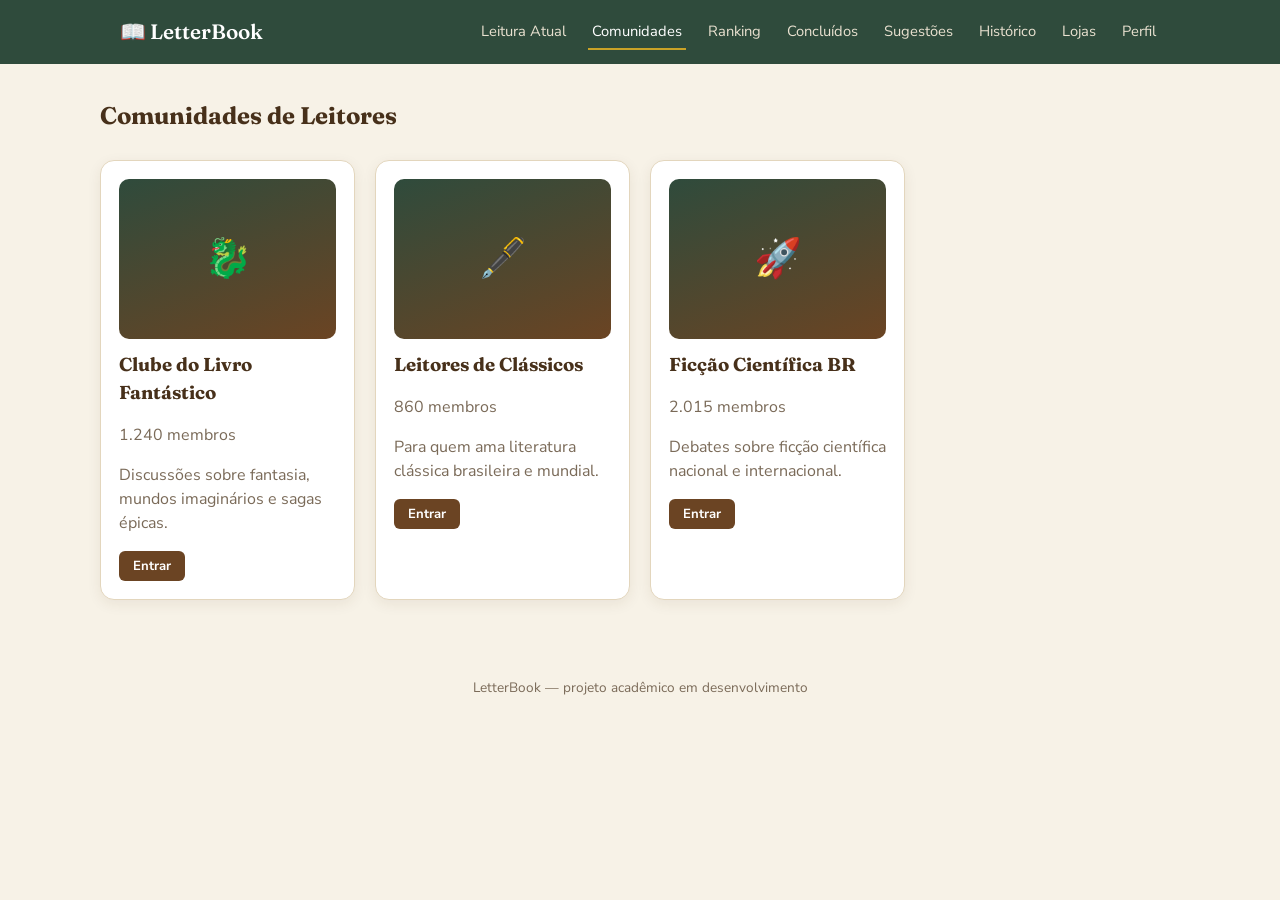
==== pages/comunidades.html @ 96f24688 "Primeiro commit do projeto" ====
<!DOCTYPE html>
<html lang="pt-br">
<head>
  <meta charset="UTF-8">
  <meta name="viewport" content="width=device-width, initial-scale=1.0">
  <title>Comunidades — LetterBook</title>
  <link rel="stylesheet" href="../css/style.css">
</head>
<body>

  <header class="navbar">
    <div class="nav-container">
      <a href="../index.html" class="logo">📖 LetterBook</a>
      <nav class="nav-links" id="navLinks">
        <a href="leitura.html">Leitura Atual</a>
        <a href="comunidades.html" class="active">Comunidades</a>
        <a href="ranking.html">Ranking</a>
        <a href="concluidos.html">Concluídos</a>
        <a href="sugestoes.html">Sugestões</a>
        <a href="historico.html">Histórico</a>
        <a href="lojas.html">Lojas</a>
        <a href="perfil.html">Perfil</a>
      </nav>
      <button class="menu-toggle" id="menuToggle">☰</button>
    </div>
  </header>

  <section class="section container">
    <div class="section-title">
      <h2>Comunidades de Leitores</h2>
    </div>

    <div class="grid">
      <div class="card">
        <div class="card-cover">🐉</div>
        <h3>Clube do Livro Fantástico</h3>
        <p>1.240 membros</p>
        <p>Discussões sobre fantasia, mundos imaginários e sagas épicas.</p>
        <button class="btn btn-small join-btn">Entrar</button>
      </div>

      <div class="card">
        <div class="card-cover">🖋️</div>
        <h3>Leitores de Clássicos</h3>
        <p>860 membros</p>
        <p>Para quem ama literatura clássica brasileira e mundial.</p>
        <button class="btn btn-small join-btn">Entrar</button>
      </div>

      <div class="card">
        <div class="card-cover">🚀</div>
        <h3>Ficção Científica BR</h3>
        <p>2.015 membros</p>
        <p>Debates sobre ficção científica nacional e internacional.</p>
        <button class="btn btn-small join-btn">Entrar</button>
      </div>
    </div>
  </section>

  <footer>
    <p>LetterBook — projeto acadêmico em desenvolvimento</p>
  </footer>

  <script src="../js/script.js"></script>
</body>
</html>
---- css/style.css ----
/* ===== LetterBook — estilos gerais ===== */

@import url('https://fonts.googleapis.com/css2?family=Fraunces:wght@500;600;700&family=Nunito+Sans:wght@400;600;700&display=swap');

:root {
  --bg: #f7f2e7;
  --bg-card: #ffffff;
  --brown: #6b4423;
  --brown-dark: #47301a;
  --green: #2f4b3c;
  --gold: #c9a227;
  --text: #3a2e22;
  --text-light: #7a6a58;
  --border: #e3d6bd;
  --radius: 14px;
  --shadow: 0 4px 14px rgba(74, 51, 24, 0.08);
}

* {
  box-sizing: border-box;
}

body {
  margin: 0;
  background: var(--bg);
  color: var(--text);
  font-family: 'Nunito Sans', sans-serif;
  line-height: 1.5;
}

h1, h2, h3 {
  font-family: 'Fraunces', serif;
  color: var(--brown-dark);
  margin: 0 0 8px;
}

p {
  color: var(--text-light);
}

a {
  color: inherit;
  text-decoration: none;
}

img {
  max-width: 100%;
  display: block;
}

.container {
  max-width: 1080px;
  margin: 0 auto;
  padding: 0 20px;
}

/* ---- Navbar ---- */
.navbar {
  background: var(--green);
  position: sticky;
  top: 0;
  z-index: 10;
}

.nav-container {
  max-width: 1080px;
  margin: 0 auto;
  padding: 14px 20px;
  display: flex;
  align-items: center;
  justify-content: space-between;
}

.logo {
  font-family: 'Fraunces', serif;
  font-size: 1.3rem;
  font-weight: 600;
  color: #fff;
}

.nav-links {
  display: flex;
  gap: 18px;
  flex-wrap: wrap;
}

.nav-links a {
  color: #e9e1d0;
  font-size: 0.92rem;
  padding: 6px 4px;
  border-bottom: 2px solid transparent;
  transition: border-color 0.15s ease, color 0.15s ease;
}

.nav-links a:hover,
.nav-links a.active {
  color: #fff;
  border-bottom-color: var(--gold);
}

.menu-toggle {
  display: none;
  background: none;
  border: none;
  color: #fff;
  font-size: 1.4rem;
  cursor: pointer;
}

@media (max-width: 780px) {
  .menu-toggle {
    display: block;
  }
  .nav-links {
    display: none;
    width: 100%;
    flex-direction: column;
    gap: 10px;
    padding-top: 12px;
  }
  .nav-links.open {
    display: flex;
  }
  .nav-container {
    flex-wrap: wrap;
  }
}

/* ---- Hero ---- */
.hero {
  padding: 56px 0 40px;
  text-align: center;
}

.hero h1 {
  font-size: 2.3rem;
  margin-bottom: 10px;
}

.hero p {
  max-width: 520px;
  margin: 0 auto;
}

/* ---- Botões ---- */
.btn {
  display: inline-block;
  background: var(--brown);
  color: #fff;
  border: none;
  padding: 10px 20px;
  border-radius: 8px;
  font-family: 'Nunito Sans', sans-serif;
  font-weight: 700;
  font-size: 0.92rem;
  cursor: pointer;
  transition: background 0.15s ease;
}

.btn:hover {
  background: var(--brown-dark);
}

.btn-outline {
  background: transparent;
  color: var(--brown);
  border: 2px solid var(--brown);
}

.btn-outline:hover {
  background: var(--brown);
  color: #fff;
}

.btn-small {
  padding: 6px 14px;
  font-size: 0.82rem;
  border-radius: 6px;
}

/* ---- Seções e cards ---- */
.section {
  padding: 34px 0;
}

.section-title {
  display: flex;
  align-items: baseline;
  justify-content: space-between;
  margin-bottom: 18px;
}

.grid {
  display: grid;
  grid-template-columns: repeat(auto-fill, minmax(230px, 1fr));
  gap: 20px;
}

.card {
  background: var(--bg-card);
  border-radius: var(--radius);
  box-shadow: var(--shadow);
  border: 1px solid var(--border);
  padding: 18px;
}

.card-cover {
  width: 100%;
  height: 160px;
  border-radius: 10px;
  margin-bottom: 12px;
  display: flex;
  align-items: center;
  justify-content: center;
  font-size: 2.4rem;
  background: linear-gradient(160deg, var(--green), var(--brown));
  color: #f7f2e7;
}

.tag {
  display: inline-block;
  background: #f1e7d2;
  color: var(--brown-dark);
  font-size: 0.75rem;
  font-weight: 700;
  padding: 3px 10px;
  border-radius: 20px;
  margin-bottom: 8px;
}

/* ---- Leitura atual (PBI-01 / PBI-07) ---- */
.reading-panel {
  background: var(--bg-card);
  border-radius: var(--radius);
  box-shadow: var(--shadow);
  border: 1px solid var(--border);
  padding: 26px;
  display: grid;
  grid-template-columns: 140px 1fr;
  gap: 24px;
}

.reading-cover {
  width: 140px;
  height: 200px;
  border-radius: 10px;
  background: linear-gradient(160deg, var(--brown), var(--green));
  display: flex;
  align-items: center;
  justify-content: center;
  font-size: 2.6rem;
  color: #f7f2e7;
}

.progress-bar {
  width: 100%;
  height: 10px;
  background: #ecdfc4;
  border-radius: 20px;
  overflow: hidden;
  margin: 10px 0;
}

.progress-fill {
  height: 100%;
  background: var(--gold);
}

.field-row {
  display: flex;
  gap: 10px;
  align-items: center;
  margin-top: 14px;
  flex-wrap: wrap;
}

.field-row input {
  padding: 8px 12px;
  border-radius: 8px;
  border: 1px solid var(--border);
  font-family: inherit;
  width: 110px;
}

.session-box {
  margin-top: 18px;
  padding: 14px;
  border: 1px dashed var(--border);
  border-radius: 10px;
  color: var(--text-light);
  font-size: 0.88rem;
}

@media (max-width: 560px) {
  .reading-panel {
    grid-template-columns: 1fr;
  }
  .reading-cover {
    width: 100px;
    height: 140px;
  }
}

/* ---- Ranking ---- */
.podium {
  display: flex;
  justify-content: center;
  align-items: flex-end;
  gap: 14px;
  margin-bottom: 28px;
  flex-wrap: wrap;
}

.podium-item {
  background: var(--bg-card);
  border: 1px solid var(--border);
  border-radius: var(--radius);
  padding: 16px;
  text-align: center;
  width: 140px;
}

.podium-item.first {
  border-top: 4px solid var(--gold);
  transform: translateY(-10px);
}

table {
  width: 100%;
  border-collapse: collapse;
  background: var(--bg-card);
  border-radius: var(--radius);
  overflow: hidden;
  box-shadow: var(--shadow);
}

th, td {
  text-align: left;
  padding: 12px 16px;
  border-bottom: 1px solid var(--border);
}

th {
  background: #f1e7d2;
  color: var(--brown-dark);
  font-family: 'Fraunces', serif;
}

/* ---- Histórico ---- */
.history-item {
  display: flex;
  justify-content: space-between;
  align-items: center;
  background: var(--bg-card);
  border: 1px solid var(--border);
  border-radius: 10px;
  padding: 14px 18px;
  margin-bottom: 10px;
  flex-wrap: wrap;
  gap: 8px;
}

.status {
  font-size: 0.78rem;
  font-weight: 700;
  padding: 4px 12px;
  border-radius: 20px;
}

.status.lendo {
  background: #fdeecb;
  color: #8a5a00;
}

.status.concluido {
  background: #dcece1;
  color: var(--green);
}

/* ---- Perfil ---- */
.profile-header {
  display: flex;
  align-items: center;
  gap: 20px;
  flex-wrap: wrap;
}

.avatar {
  width: 96px;
  height: 96px;
  border-radius: 50%;
  background: linear-gradient(160deg, var(--gold), var(--brown));
  display: flex;
  align-items: center;
  justify-content: center;
  font-size: 2.2rem;
  color: #fff;
}

.stats-row {
  display: flex;
  gap: 28px;
  margin-top: 16px;
  flex-wrap: wrap;
}

.stat {
  text-align: center;
}

.stat strong {
  display: block;
  font-family: 'Fraunces', serif;
  font-size: 1.4rem;
  color: var(--brown-dark);
}

/* ---- Formulário simples (informações / edição) ---- */
.form-box {
  background: var(--bg-card);
  border: 1px solid var(--border);
  border-radius: var(--radius);
  padding: 22px;
  box-shadow: var(--shadow);
}

.form-row {
  margin-bottom: 14px;
}

.form-row label {
  display: block;
  font-size: 0.85rem;
  font-weight: 700;
  color: var(--text);
  margin-bottom: 4px;
}

.form-row input,
.form-row select {
  width: 100%;
  padding: 9px 12px;
  border-radius: 8px;
  border: 1px solid var(--border);
  font-family: inherit;
  background: #fdfaf3;
}

.form-row input:disabled {
  color: var(--text-light);
}

/* ---- Footer ---- */
footer {
  text-align: center;
  padding: 30px 20px;
  color: var(--text-light);
  font-size: 0.85rem;
}

.msg-feedback {
  margin-top: 10px;
  font-size: 0.85rem;
  font-weight: 700;
  color: var(--green);
  min-height: 1.2em;
}
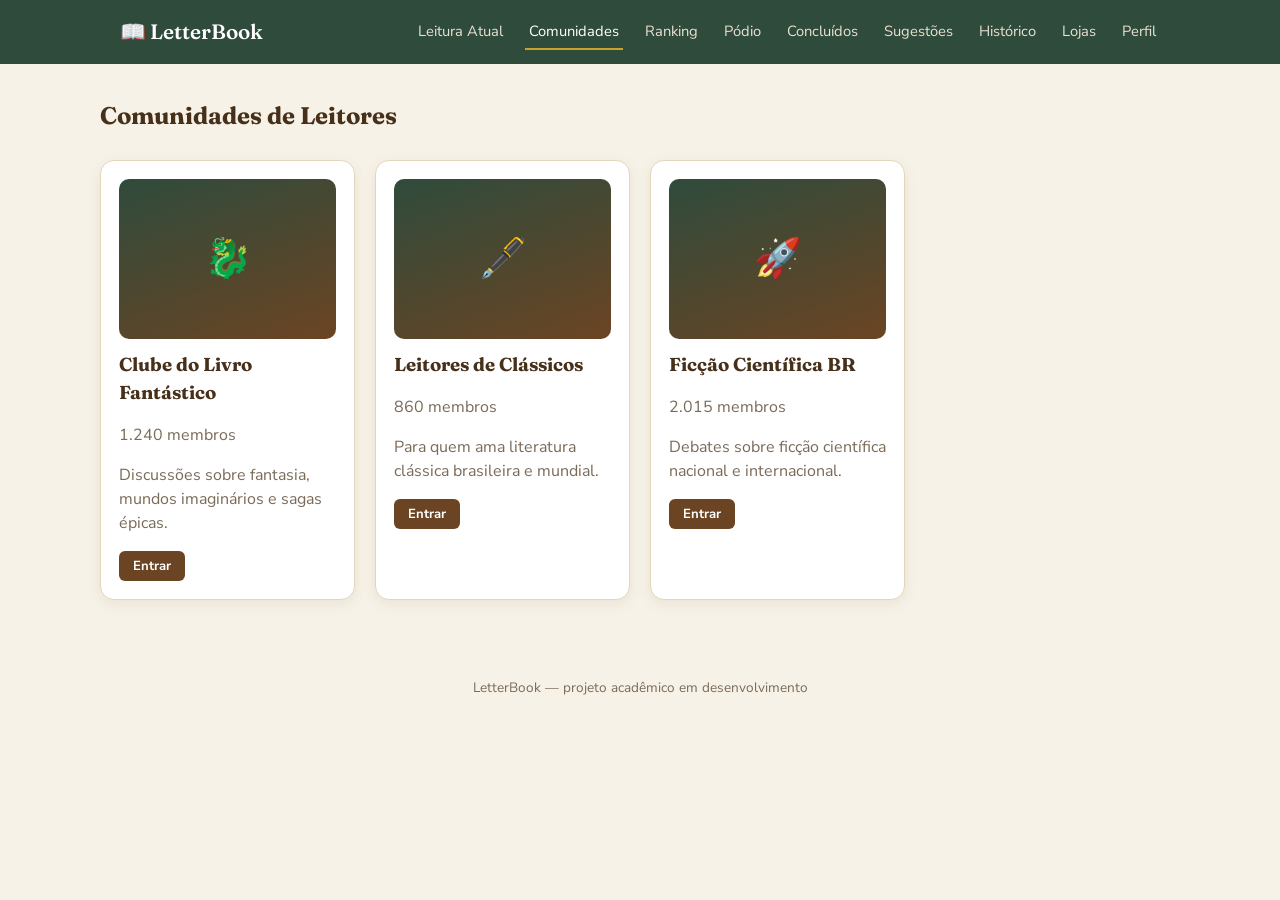
==== commit f48f394a: "PBI-04: Contabilizar os livros concluídos - Cria a aba Pódio (pages/podio.html) com link no menu e n" ====
--- a/pages/comunidades.html
+++ b/pages/comunidades.html
@@ -15,6 +15,7 @@
         <a href="leitura.html">Leitura Atual</a>
         <a href="comunidades.html" class="active">Comunidades</a>
         <a href="ranking.html">Ranking</a>
+        <a href="podio.html">Pódio</a>
         <a href="concluidos.html">Concluídos</a>
         <a href="sugestoes.html">Sugestões</a>
         <a href="historico.html">Histórico</a>
--- a/css/style.css
+++ b/css/style.css
@@ -465,3 +465,33 @@
   color: var(--green);
   min-height: 1.2em;
 }
+
+/* ---- Pódio (PBI-04) ---- */
+.filter-row {
+  display: flex;
+  align-items: center;
+  gap: 10px;
+  flex-wrap: wrap;
+  margin: 18px 0 4px;
+}
+
+.filter-btn {
+  background: transparent;
+  color: var(--brown);
+  border: 2px solid var(--brown);
+}
+
+.filter-btn.active,
+.filter-btn:hover {
+  background: var(--brown);
+  color: #fff;
+}
+
+tr.row-you td {
+  background: #fbf3df;
+  font-weight: 700;
+}
+
+.table-scroll {
+  overflow-x: auto;
+}
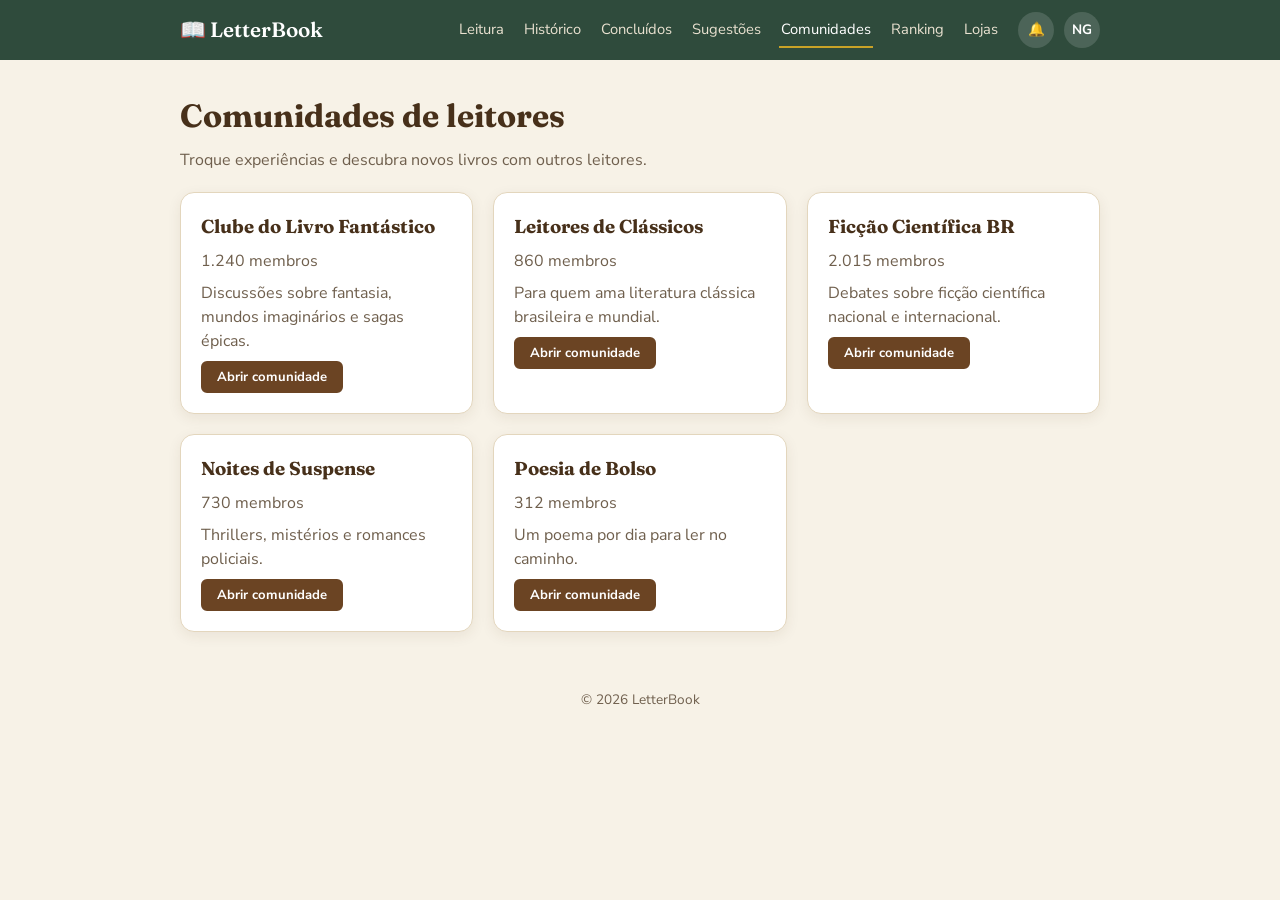
==== commit f1911186: "Novo commit" ====
--- a/pages/comunidades.html
+++ b/pages/comunidades.html
@@ -12,56 +12,60 @@
     <div class="nav-container">
       <a href="../index.html" class="logo">📖 LetterBook</a>
       <nav class="nav-links" id="navLinks">
-        <a href="leitura.html">Leitura Atual</a>
+        <a href="leitura.html">Leitura</a>
+        <a href="historico.html">Histórico</a>
+        <a href="concluidos.html">Concluídos</a>
+        <a href="sugestoes.html">Sugestões</a>
         <a href="comunidades.html" class="active">Comunidades</a>
         <a href="ranking.html">Ranking</a>
-        <a href="podio.html">Pódio</a>
-        <a href="concluidos.html">Concluídos</a>
-        <a href="sugestoes.html">Sugestões</a>
-        <a href="historico.html">Histórico</a>
         <a href="lojas.html">Lojas</a>
-        <a href="perfil.html">Perfil</a>
       </nav>
-      <button class="menu-toggle" id="menuToggle">☰</button>
+      <div class="nav-icons">
+        <a href="notificacoes.html" class="nav-icon" title="Notificações" aria-label="Notificações">🔔<span class="nav-count" id="navBellCount" hidden>0</span></a>
+        <a href="perfil.html" class="nav-icon" id="navAvatar" title="Meu perfil" aria-label="Meu perfil">NG</a>
+        <button class="menu-toggle" id="menuToggle" aria-label="Abrir menu">☰</button>
+      </div>
     </div>
   </header>
 
-  <section class="section container">
+  <main class="section container">
     <div class="section-title">
-      <h2>Comunidades de Leitores</h2>
+      <h1>Comunidades de leitores</h1>
+      <p>Troque experiências e descubra novos livros com outros leitores.</p>
     </div>
 
-    <div class="grid">
-      <div class="card">
-        <div class="card-cover">🐉</div>
-        <h3>Clube do Livro Fantástico</h3>
-        <p>1.240 membros</p>
-        <p>Discussões sobre fantasia, mundos imaginários e sagas épicas.</p>
-        <button class="btn btn-small join-btn">Entrar</button>
-      </div>
+    <!-- PBI-02: lista de comunidades e o conteúdo da comunidade selecionada -->
+    <div class="grid" id="communityList"></div>
 
-      <div class="card">
-        <div class="card-cover">🖋️</div>
-        <h3>Leitores de Clássicos</h3>
-        <p>860 membros</p>
-        <p>Para quem ama literatura clássica brasileira e mundial.</p>
-        <button class="btn btn-small join-btn">Entrar</button>
-      </div>
+    <div id="communityDetail" hidden>
+      <button class="btn btn-outline btn-small" id="communityBack">← Voltar para as comunidades</button>
+      <h2 id="communityName" style="margin-top: 16px;"></h2>
+      <p class="msg-feedback" id="communityFeedback"></p>
 
-      <div class="card">
-        <div class="card-cover">🚀</div>
-        <h3>Ficção Científica BR</h3>
-        <p>2.015 membros</p>
-        <p>Debates sobre ficção científica nacional e internacional.</p>
-        <button class="btn btn-small join-btn">Entrar</button>
+      <div id="communityContent">
+        <div class="card">
+          <h3>Publicações</h3>
+          <div id="communityPosts"></div>
+        </div>
+        <div class="two-col">
+          <div class="card">
+            <h3>Membros</h3>
+            <ul class="simple-list" id="communityMembers"></ul>
+          </div>
+          <div class="card">
+            <h3>Livros em discussão</h3>
+            <ul class="simple-list" id="communityBooks"></ul>
+          </div>
+        </div>
       </div>
     </div>
-  </section>
+  </main>
 
   <footer>
-    <p>LetterBook — projeto acadêmico em desenvolvimento</p>
+    <p>© 2026 LetterBook</p>
   </footer>
 
+  <script src="../js/dados.js"></script>
   <script src="../js/script.js"></script>
 </body>
 </html>
--- a/css/style.css
+++ b/css/style.css
@@ -10,8 +10,12 @@
   --green: #2f4b3c;
   --gold: #c9a227;
   --text: #3a2e22;
-  --text-light: #7a6a58;
+  --text-light: #6f5f4d;
   --border: #e3d6bd;
+  --error: #a83232;
+  --error-bg: #fbeaea;
+  --success: #2f6b4a;
+  --success-bg: #e6f2ea;
   --radius: 14px;
   --shadow: 0 4px 14px rgba(74, 51, 24, 0.08);
 }
@@ -36,6 +40,7 @@
 
 p {
   color: var(--text-light);
+  margin: 0 0 8px;
 }
 
 a {
@@ -43,13 +48,17 @@
   text-decoration: none;
 }
 
-img {
-  max-width: 100%;
-  display: block;
+button, input, textarea {
+  font-family: inherit;
+  font-size: inherit;
+}
+
+[hidden] {
+  display: none !important;
 }
 
 .container {
-  max-width: 1080px;
+  max-width: 960px;
   margin: 0 auto;
   padding: 0 20px;
 }
@@ -63,12 +72,13 @@
 }
 
 .nav-container {
-  max-width: 1080px;
+  max-width: 960px;
   margin: 0 auto;
-  padding: 14px 20px;
-  display: flex;
-  align-items: center;
-  justify-content: space-between;
+  padding: 12px 20px;
+  display: flex;
+  align-items: center;
+  gap: 18px;
+  flex-wrap: wrap;
 }
 
 .logo {
@@ -76,26 +86,64 @@
   font-size: 1.3rem;
   font-weight: 600;
   color: #fff;
+  margin-right: auto;
 }
 
 .nav-links {
   display: flex;
-  gap: 18px;
-  flex-wrap: wrap;
+  gap: 16px;
 }
 
 .nav-links a {
   color: #e9e1d0;
   font-size: 0.92rem;
-  padding: 6px 4px;
+  padding: 6px 2px;
   border-bottom: 2px solid transparent;
-  transition: border-color 0.15s ease, color 0.15s ease;
 }
 
 .nav-links a:hover,
 .nav-links a.active {
   color: #fff;
   border-bottom-color: var(--gold);
+}
+
+.nav-icons {
+  display: flex;
+  align-items: center;
+  gap: 10px;
+}
+
+/* Sino de notificações e ícone do perfil (PBI-10) */
+.nav-icon {
+  position: relative;
+  width: 36px;
+  height: 36px;
+  border-radius: 50%;
+  background: rgba(255, 255, 255, 0.14);
+  color: #fff;
+  font-size: 0.85rem;
+  font-weight: 700;
+  display: flex;
+  align-items: center;
+  justify-content: center;
+}
+
+.nav-icon:hover,
+.nav-icon.active {
+  background: var(--gold);
+}
+
+.nav-count {
+  position: absolute;
+  top: -4px;
+  right: -4px;
+  min-width: 18px;
+  padding: 0 4px;
+  border-radius: 10px;
+  background: var(--error);
+  font-size: 0.7rem;
+  line-height: 18px;
+  text-align: center;
 }
 
 .menu-toggle {
@@ -107,39 +155,34 @@
   cursor: pointer;
 }
 
-@media (max-width: 780px) {
+@media (max-width: 860px) {
   .menu-toggle {
     display: block;
   }
   .nav-links {
     display: none;
+    order: 3;
     width: 100%;
     flex-direction: column;
-    gap: 10px;
-    padding-top: 12px;
+    gap: 6px;
   }
   .nav-links.open {
     display: flex;
   }
-  .nav-container {
-    flex-wrap: wrap;
-  }
-}
-
-/* ---- Hero ---- */
-.hero {
-  padding: 56px 0 40px;
-  text-align: center;
-}
-
-.hero h1 {
-  font-size: 2.3rem;
-  margin-bottom: 10px;
-}
-
-.hero p {
-  max-width: 520px;
-  margin: 0 auto;
+}
+
+/* ---- Títulos das páginas ---- */
+.section {
+  padding-top: 32px;
+  padding-bottom: 32px;
+}
+
+.section-title {
+  margin-bottom: 20px;
+}
+
+.section-title p {
+  margin: 0;
 }
 
 /* ---- Botões ---- */
@@ -147,111 +190,207 @@
   display: inline-block;
   background: var(--brown);
   color: #fff;
-  border: none;
-  padding: 10px 20px;
+  border: 2px solid var(--brown);
+  padding: 8px 18px;
   border-radius: 8px;
-  font-family: 'Nunito Sans', sans-serif;
   font-weight: 700;
   font-size: 0.92rem;
   cursor: pointer;
-  transition: background 0.15s ease;
 }
 
 .btn:hover {
   background: var(--brown-dark);
+  border-color: var(--brown-dark);
 }
 
 .btn-outline {
   background: transparent;
   color: var(--brown);
-  border: 2px solid var(--brown);
-}
-
-.btn-outline:hover {
+}
+
+.btn-outline:hover,
+.btn-outline.active {
   background: var(--brown);
+  border-color: var(--brown);
   color: #fff;
 }
 
 .btn-small {
-  padding: 6px 14px;
+  padding: 5px 14px;
   font-size: 0.82rem;
   border-radius: 6px;
 }
 
-/* ---- Seções e cards ---- */
-.section {
-  padding: 34px 0;
-}
-
-.section-title {
-  display: flex;
-  align-items: baseline;
-  justify-content: space-between;
-  margin-bottom: 18px;
+.btn:disabled {
+  opacity: 0.45;
+  cursor: not-allowed;
+}
+
+.btn-row {
+  display: flex;
+  gap: 10px;
+  flex-wrap: wrap;
+  margin-top: 12px;
+}
+
+/* ---- Cards e grades ---- */
+.card {
+  background: var(--bg-card);
+  border: 1px solid var(--border);
+  border-radius: var(--radius);
+  box-shadow: var(--shadow);
+  padding: 20px;
+  margin-bottom: 20px;
 }
 
 .grid {
   display: grid;
-  grid-template-columns: repeat(auto-fill, minmax(230px, 1fr));
+  grid-template-columns: repeat(auto-fill, minmax(280px, 1fr));
   gap: 20px;
 }
 
-.card {
-  background: var(--bg-card);
-  border-radius: var(--radius);
-  box-shadow: var(--shadow);
-  border: 1px solid var(--border);
-  padding: 18px;
-}
-
-.card-cover {
-  width: 100%;
-  height: 160px;
-  border-radius: 10px;
-  margin-bottom: 12px;
-  display: flex;
-  align-items: center;
-  justify-content: center;
-  font-size: 2.4rem;
-  background: linear-gradient(160deg, var(--green), var(--brown));
-  color: #f7f2e7;
+.grid .card {
+  margin: 0;
+}
+
+.two-col {
+  display: grid;
+  grid-template-columns: 1fr 1fr;
+  gap: 20px;
+  align-items: start;
+}
+
+@media (max-width: 700px) {
+  .two-col {
+    grid-template-columns: 1fr;
+    gap: 0;
+  }
 }
 
 .tag {
   display: inline-block;
   background: #f1e7d2;
   color: var(--brown-dark);
+  font-family: 'Nunito Sans', sans-serif;
   font-size: 0.75rem;
   font-weight: 700;
   padding: 3px 10px;
   border-radius: 20px;
-  margin-bottom: 8px;
-}
-
-/* ---- Leitura atual (PBI-01 / PBI-07) ---- */
+  margin-bottom: 6px;
+  vertical-align: middle;
+}
+
+.status {
+  display: inline-block;
+  font-size: 0.78rem;
+  font-weight: 700;
+  padding: 4px 12px;
+  border-radius: 20px;
+  white-space: nowrap;
+}
+
+.status.lendo {
+  background: #fdeecb;
+  color: #8a5a00;
+}
+
+.status.concluido {
+  background: #dcece1;
+  color: var(--green);
+}
+
+.status.pendente {
+  background: var(--error-bg);
+  color: var(--error);
+}
+
+/* ---- Mensagens de sucesso e de erro ---- */
+.msg-feedback {
+  margin: 12px 0;
+  padding: 10px 14px;
+  border-radius: 8px;
+  font-size: 0.9rem;
+  font-weight: 700;
+}
+
+.msg-feedback:empty {
+  display: none;
+}
+
+.msg-feedback.is-success {
+  background: var(--success-bg);
+  color: var(--success);
+}
+
+.msg-feedback.is-success::before {
+  content: "✓ ";
+}
+
+.msg-feedback.is-error {
+  background: var(--error-bg);
+  color: var(--error);
+}
+
+.msg-feedback.is-error::before {
+  content: "⚠ ";
+}
+
+/* ---- Números do usuário ---- */
+.stats-row {
+  display: flex;
+  gap: 14px;
+  flex-wrap: wrap;
+  margin-bottom: 20px;
+}
+
+.stat {
+  flex: 1;
+  min-width: 140px;
+  background: var(--bg-card);
+  border: 1px solid var(--border);
+  border-radius: var(--radius);
+  padding: 14px 18px;
+}
+
+.stat strong {
+  display: block;
+  font-family: 'Fraunces', serif;
+  font-size: 1.5rem;
+  color: var(--brown-dark);
+}
+
+.stat span {
+  color: var(--text-light);
+  font-size: 0.85rem;
+}
+
+/* ---- Livros ---- */
+.cover {
+  flex-shrink: 0;
+  width: 96px;
+  height: 140px;
+  border-radius: 4px 8px 8px 4px;
+  border-left: 6px solid rgba(0, 0, 0, 0.25);
+  padding: 12px 8px;
+  color: #fbf5e6;
+  font-family: 'Fraunces', serif;
+  font-size: 0.85rem;
+  font-weight: 600;
+  line-height: 1.2;
+  overflow: hidden;
+}
+
+.book-card,
 .reading-panel {
-  background: var(--bg-card);
-  border-radius: var(--radius);
-  box-shadow: var(--shadow);
-  border: 1px solid var(--border);
-  padding: 26px;
-  display: grid;
-  grid-template-columns: 140px 1fr;
-  gap: 24px;
-}
-
-.reading-cover {
-  width: 140px;
-  height: 200px;
-  border-radius: 10px;
-  background: linear-gradient(160deg, var(--brown), var(--green));
-  display: flex;
-  align-items: center;
-  justify-content: center;
-  font-size: 2.6rem;
-  color: #f7f2e7;
-}
-
+  display: flex;
+  gap: 18px;
+}
+
+.reading-info {
+  flex: 1;
+}
+
+/* ---- Leitura atual (PBI-01 / PBI-07 / PBI-08) ---- */
 .progress-bar {
   width: 100%;
   height: 10px;
@@ -266,84 +405,40 @@
   background: var(--gold);
 }
 
+.session-clock {
+  font-family: 'Fraunces', serif;
+  font-size: 2.2rem;
+  font-weight: 600;
+  color: var(--brown-dark);
+  font-variant-numeric: tabular-nums;
+}
+
 .field-row {
   display: flex;
   gap: 10px;
   align-items: center;
-  margin-top: 14px;
   flex-wrap: wrap;
-}
-
-.field-row input {
+  margin-top: 12px;
+}
+
+input[type="number"],
+input[type="text"],
+textarea {
   padding: 8px 12px;
   border-radius: 8px;
   border: 1px solid var(--border);
-  font-family: inherit;
+  background: #fdfaf3;
+  color: var(--text);
+}
+
+.field-row input {
   width: 110px;
 }
 
-.session-box {
-  margin-top: 18px;
-  padding: 14px;
-  border: 1px dashed var(--border);
-  border-radius: 10px;
-  color: var(--text-light);
-  font-size: 0.88rem;
-}
-
-@media (max-width: 560px) {
-  .reading-panel {
-    grid-template-columns: 1fr;
-  }
-  .reading-cover {
-    width: 100px;
-    height: 140px;
-  }
-}
-
-/* ---- Ranking ---- */
-.podium {
-  display: flex;
-  justify-content: center;
-  align-items: flex-end;
-  gap: 14px;
-  margin-bottom: 28px;
-  flex-wrap: wrap;
-}
-
-.podium-item {
-  background: var(--bg-card);
-  border: 1px solid var(--border);
-  border-radius: var(--radius);
-  padding: 16px;
-  text-align: center;
-  width: 140px;
-}
-
-.podium-item.first {
-  border-top: 4px solid var(--gold);
-  transform: translateY(-10px);
-}
-
-table {
-  width: 100%;
-  border-collapse: collapse;
-  background: var(--bg-card);
-  border-radius: var(--radius);
-  overflow: hidden;
-  box-shadow: var(--shadow);
-}
-
-th, td {
-  text-align: left;
-  padding: 12px 16px;
-  border-bottom: 1px solid var(--border);
-}
-
-th {
-  background: #f1e7d2;
-  color: var(--brown-dark);
-  font-family: 'Fraunces', serif;
+.divider {
+  border: none;
+  border-top: 1px solid var(--border);
+  margin: 18px 0;
 }
 
 /* ---- Histórico ---- */
@@ -351,147 +446,182 @@
   display: flex;
   justify-content: space-between;
   align-items: center;
+  gap: 8px;
+  flex-wrap: wrap;
   background: var(--bg-card);
   border: 1px solid var(--border);
   border-radius: 10px;
   padding: 14px 18px;
   margin-bottom: 10px;
-  flex-wrap: wrap;
+}
+
+.history-item p {
+  margin: 2px 0 0;
+}
+
+/* ---- Listas simples (membros, amizades, notificações) ---- */
+.simple-list {
+  list-style: none;
+  margin: 0;
+  padding: 0;
+}
+
+.simple-list li {
+  display: flex;
+  justify-content: space-between;
+  align-items: center;
+  gap: 10px;
+  padding: 8px 0;
+  border-bottom: 1px solid var(--border);
+}
+
+.simple-list li:last-child {
+  border-bottom: none;
+}
+
+.simple-list .tag {
+  margin: 0 0 0 6px;
+}
+
+/* ---- Comunidades (PBI-02) ---- */
+.post {
+  padding: 10px 0;
+  border-bottom: 1px solid var(--border);
+}
+
+.post:last-child {
+  border-bottom: none;
+}
+
+.post p {
+  margin: 0;
+  color: var(--text);
+}
+
+/* ---- Ranking (PBI-03 / PBI-04) ---- */
+.tabs {
+  display: flex;
   gap: 8px;
-}
-
-.status {
-  font-size: 0.78rem;
-  font-weight: 700;
-  padding: 4px 12px;
-  border-radius: 20px;
-}
-
-.status.lendo {
-  background: #fdeecb;
-  color: #8a5a00;
-}
-
-.status.concluido {
-  background: #dcece1;
-  color: var(--green);
-}
-
-/* ---- Perfil ---- */
-.profile-header {
-  display: flex;
-  align-items: center;
-  gap: 20px;
-  flex-wrap: wrap;
-}
-
-.avatar {
-  width: 96px;
-  height: 96px;
-  border-radius: 50%;
-  background: linear-gradient(160deg, var(--gold), var(--brown));
-  display: flex;
-  align-items: center;
+  margin-bottom: 20px;
+}
+
+.podium {
+  display: flex;
   justify-content: center;
-  font-size: 2.2rem;
-  color: #fff;
-}
-
-.stats-row {
-  display: flex;
-  gap: 28px;
-  margin-top: 16px;
-  flex-wrap: wrap;
-}
-
-.stat {
-  text-align: center;
-}
-
-.stat strong {
-  display: block;
-  font-family: 'Fraunces', serif;
-  font-size: 1.4rem;
-  color: var(--brown-dark);
-}
-
-/* ---- Formulário simples (informações / edição) ---- */
-.form-box {
+  align-items: flex-end;
+  gap: 10px;
+  margin: 24px 0;
+}
+
+.podium-item {
+  flex: 1;
+  min-width: 0;
+  max-width: 180px;
   background: var(--bg-card);
   border: 1px solid var(--border);
   border-radius: var(--radius);
-  padding: 22px;
-  box-shadow: var(--shadow);
+  padding: 14px 8px;
+  text-align: center;
+}
+
+.podium-item p {
+  margin: 0;
+}
+
+.podium-item.first {
+  border-top: 4px solid var(--gold);
+  transform: translateY(-10px);
+}
+
+.medal {
+  font-size: 1.8rem;
+}
+
+.table-wrap {
+  overflow-x: auto;
+}
+
+table {
+  width: 100%;
+  border-collapse: collapse;
+  background: var(--bg-card);
+  border: 1px solid var(--border);
+}
+
+th, td {
+  text-align: left;
+  padding: 10px 14px;
+  border-bottom: 1px solid var(--border);
+}
+
+thead th {
+  background: #f1e7d2;
+  color: var(--brown-dark);
+}
+
+/* ---- Notificações (PBI-05) ---- */
+.setting-row {
+  display: flex;
+  align-items: center;
+  gap: 12px;
+  padding: 10px 0;
+  border-bottom: 1px solid var(--border);
+  cursor: pointer;
+}
+
+.setting-row input {
+  width: 18px;
+  height: 18px;
+  accent-color: var(--green);
+}
+
+/* ---- Gerenciamento de livros (PBI-06) ---- */
+.pending {
+  color: var(--error);
+  font-weight: 700;
+}
+
+/* ---- Perfil (PBI-10) ---- */
+.profile-header {
+  display: flex;
+  align-items: center;
+  gap: 18px;
+  flex-wrap: wrap;
+}
+
+.avatar {
+  width: 80px;
+  height: 80px;
+  border-radius: 50%;
+  background: linear-gradient(160deg, var(--gold), var(--brown));
+  color: #fff;
+  font-family: 'Fraunces', serif;
+  font-size: 1.7rem;
+  display: flex;
+  align-items: center;
+  justify-content: center;
 }
 
 .form-row {
-  margin-bottom: 14px;
+  margin-bottom: 12px;
 }
 
 .form-row label {
   display: block;
   font-size: 0.85rem;
   font-weight: 700;
-  color: var(--text);
   margin-bottom: 4px;
 }
 
 .form-row input,
-.form-row select {
+.form-row textarea {
   width: 100%;
-  padding: 9px 12px;
-  border-radius: 8px;
-  border: 1px solid var(--border);
-  font-family: inherit;
-  background: #fdfaf3;
-}
-
-.form-row input:disabled {
-  color: var(--text-light);
 }
 
 /* ---- Footer ---- */
 footer {
   text-align: center;
-  padding: 30px 20px;
+  padding: 26px 20px;
   color: var(--text-light);
   font-size: 0.85rem;
 }
-
-.msg-feedback {
-  margin-top: 10px;
-  font-size: 0.85rem;
-  font-weight: 700;
-  color: var(--green);
-  min-height: 1.2em;
-}
-
-/* ---- Pódio (PBI-04) ---- */
-.filter-row {
-  display: flex;
-  align-items: center;
-  gap: 10px;
-  flex-wrap: wrap;
-  margin: 18px 0 4px;
-}
-
-.filter-btn {
-  background: transparent;
-  color: var(--brown);
-  border: 2px solid var(--brown);
-}
-
-.filter-btn.active,
-.filter-btn:hover {
-  background: var(--brown);
-  color: #fff;
-}
-
-tr.row-you td {
-  background: #fbf3df;
-  font-weight: 700;
-}
-
-.table-scroll {
-  overflow-x: auto;
-}
